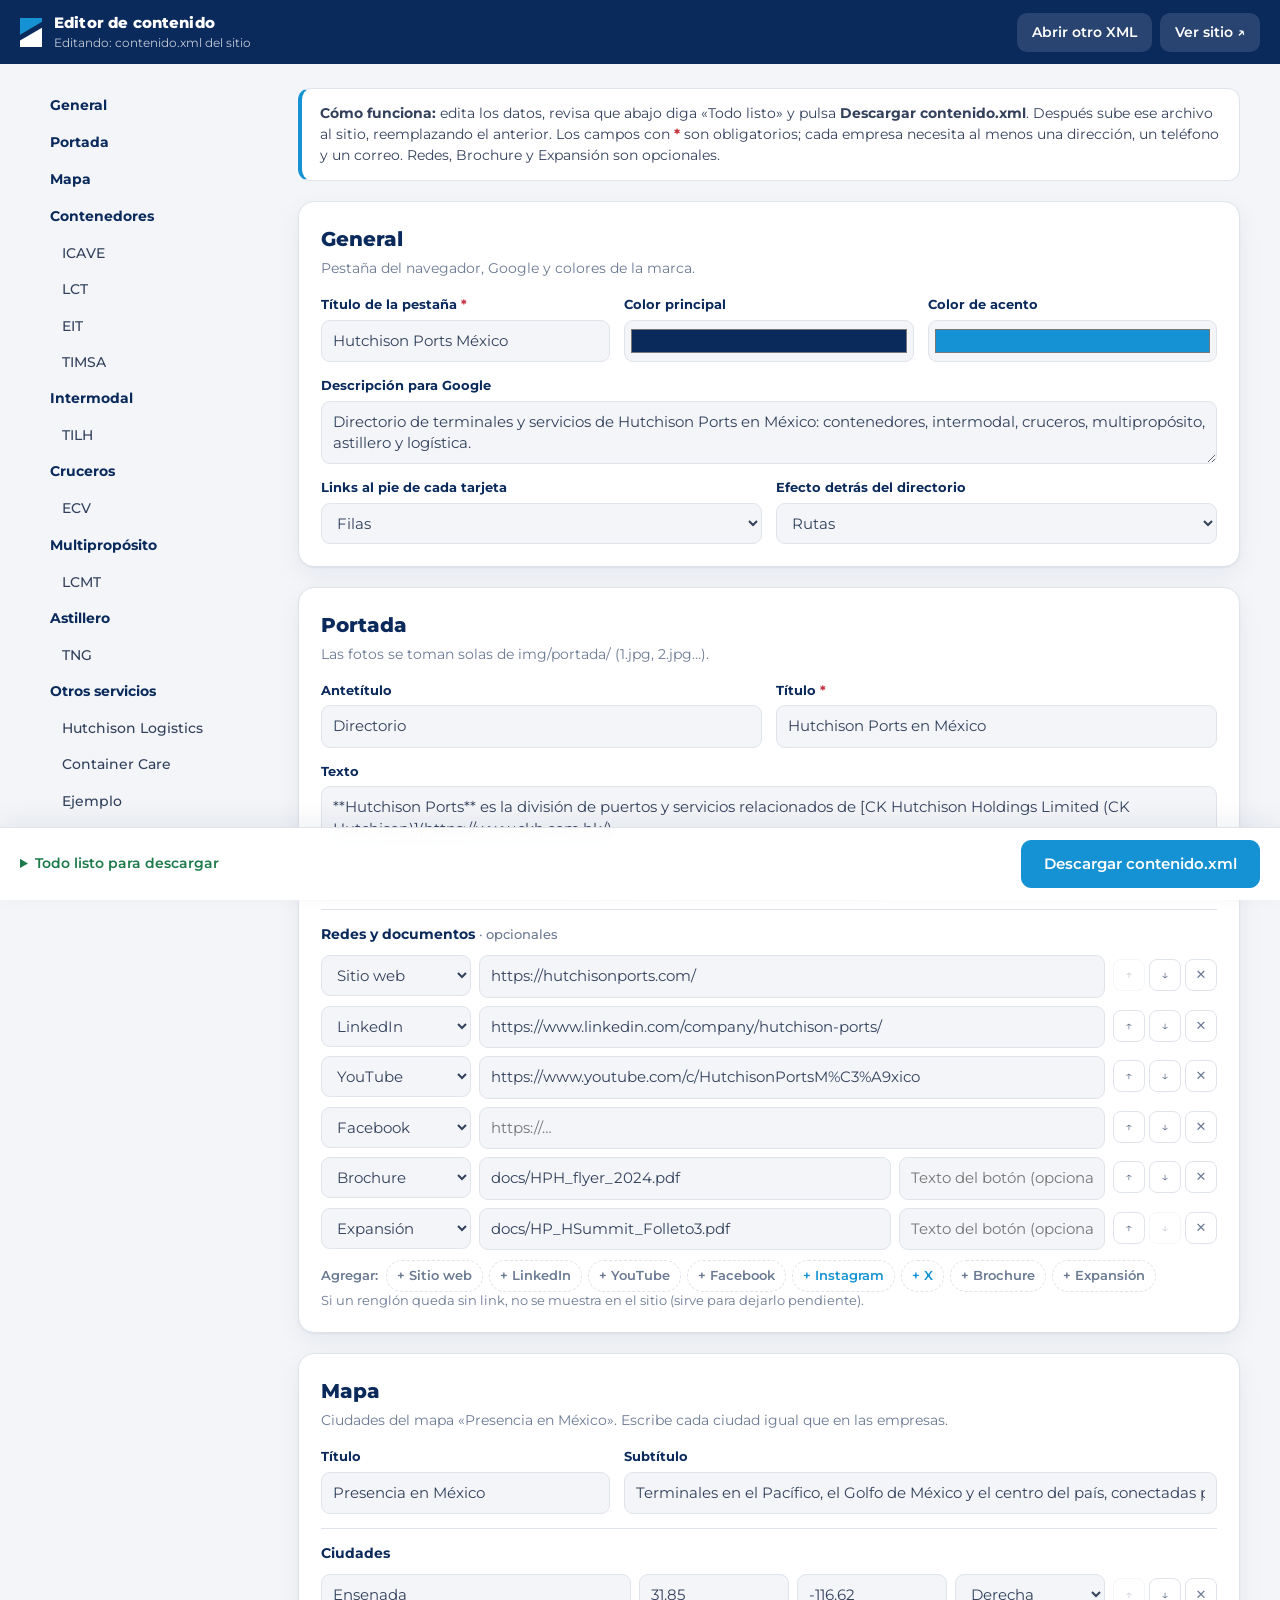
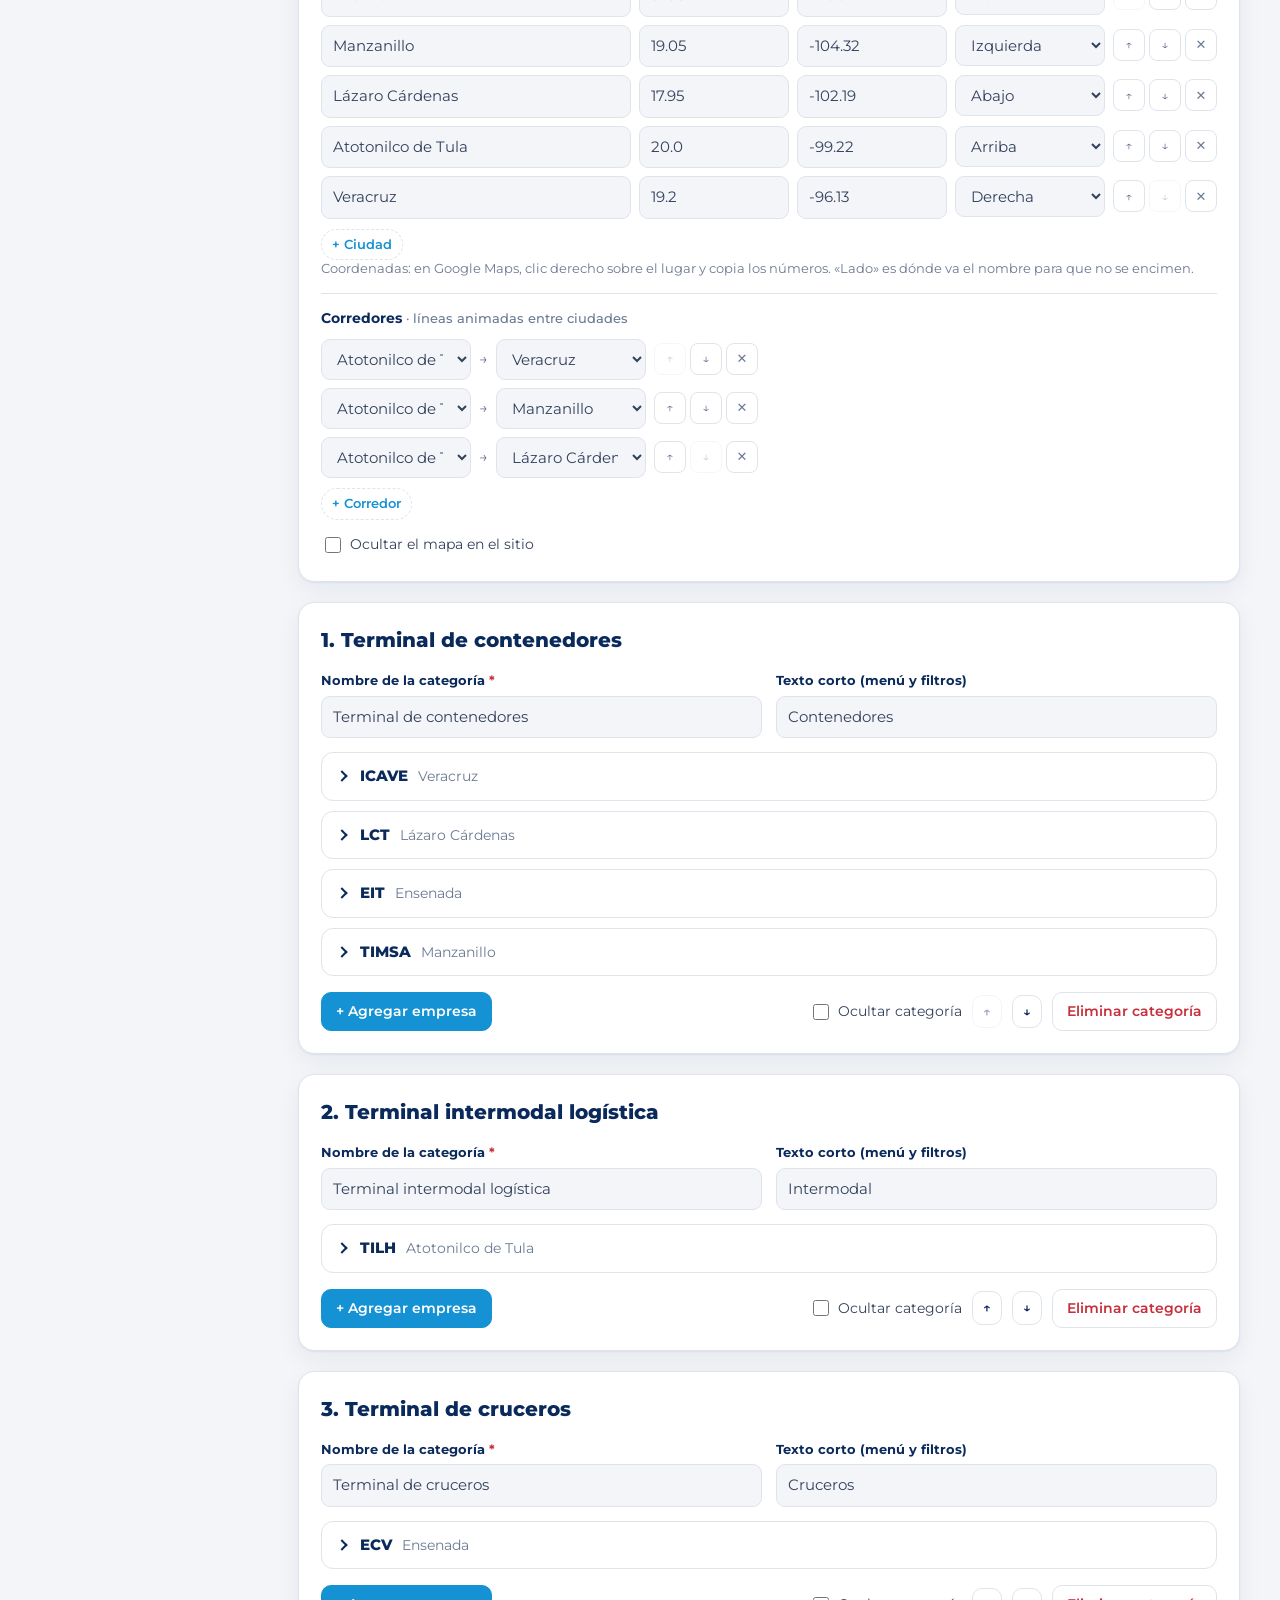
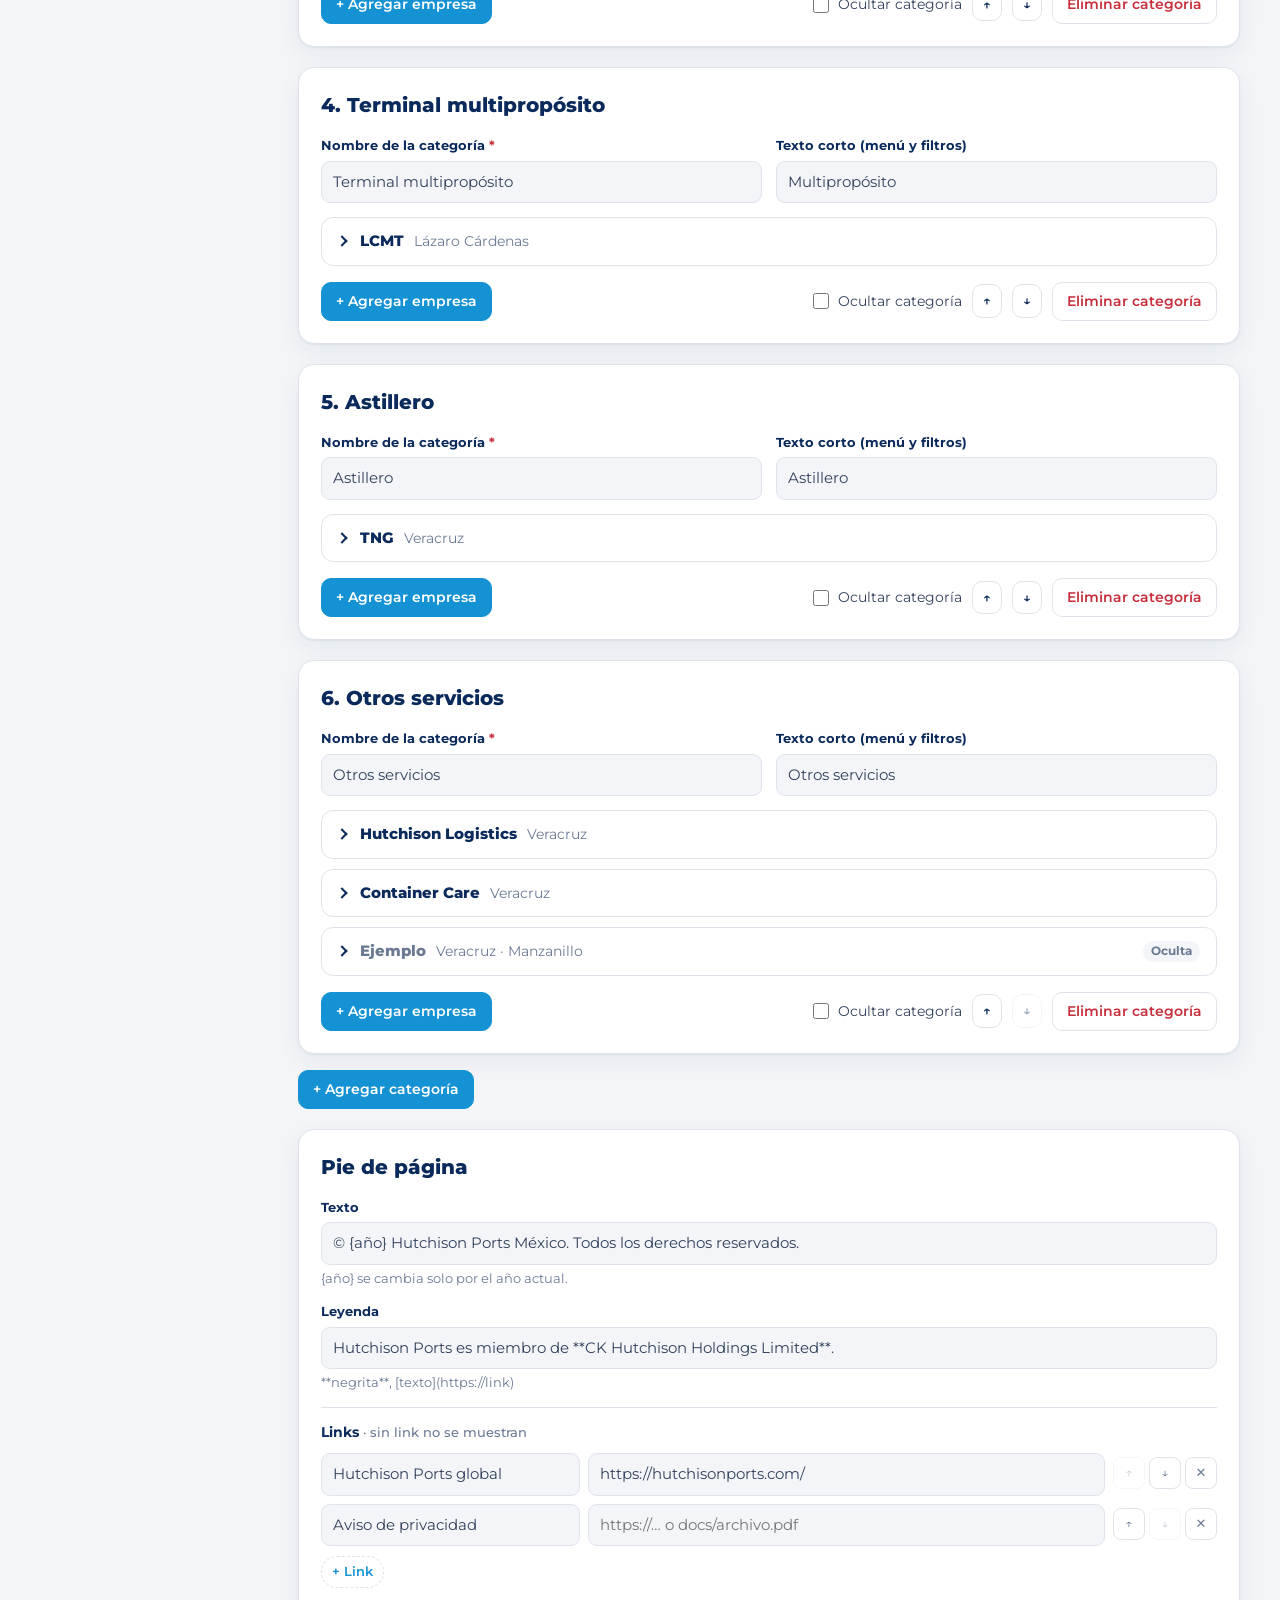
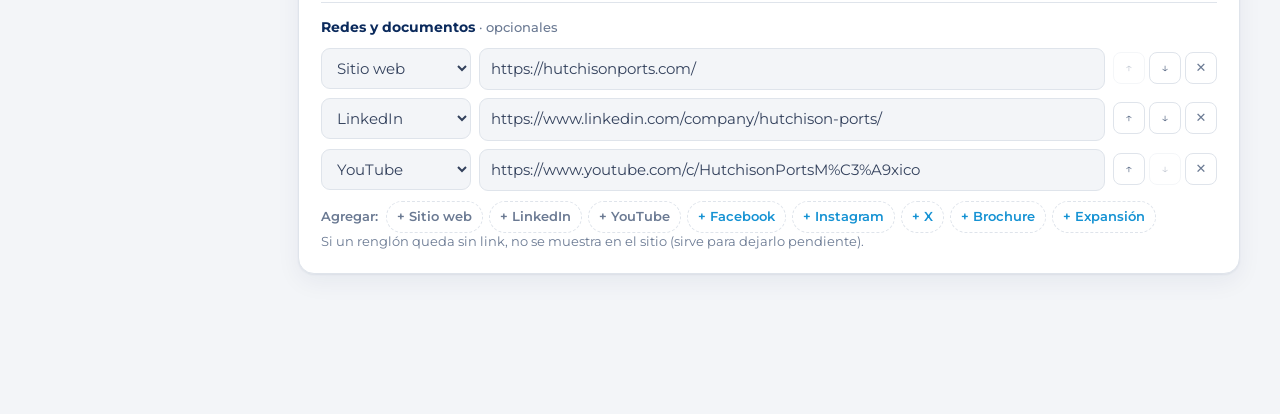
==== editor.html @ d28ac7c5 "Add files via upload" ====
<!doctype html>
<html lang="es">
<head>
  <meta charset="utf-8">
  <meta name="viewport" content="width=device-width, initial-scale=1">
  <title>Editor de contenido · Hutchison Ports México</title>
  <meta name="robots" content="noindex">
  <link rel="icon" href="img/favicon.svg" type="image/svg+xml">
  <link rel="preconnect" href="https://fonts.googleapis.com">
  <link rel="preconnect" href="https://fonts.gstatic.com" crossorigin>
  <link href="https://fonts.googleapis.com/css2?family=Montserrat:wght@400;500;600;700;800&display=swap" rel="stylesheet">
  <link rel="stylesheet" href="css/editor.css">
</head>
<body>

  <!-- Editor de contenido.xml: llena el formulario y descarga el XML nuevo para subirlo al sitio.
       Todo pasa en el navegador: no guarda nada en el servidor. -->
  <header class="barra">
    <div class="barra-marca">
      <svg class="simbolo" viewBox="0 0 37.7 49.6" aria-hidden="true"><polygon points="0,0 37.7,0 37.7,6.5 0,28.6" fill="#1592d3"/><polygon points="0,38.6 37.7,16.6 37.7,49.6 0,49.6" fill="#fff"/></svg>
      <div>
        <strong>Editor de contenido</strong>
        <span class="barra-origen">Editando: <span id="origen">—</span></span>
      </div>
    </div>
    <div class="barra-acciones">
      <label class="btn">
        Abrir otro XML
        <input type="file" id="abrir" accept=".xml,application/xml,text/xml" hidden>
      </label>
      <a class="btn" href="index.html" target="_blank" rel="noopener">Ver sitio ↗</a>
    </div>
  </header>

  <div class="borrador" id="borrador" hidden></div>

  <div class="sin-archivo-caja">
    <h1>Abre el contenido.xml</h1>
    <p>No se pudo leer el contenido del sitio automáticamente (pasa al abrir esta página con doble clic).
      Arrastra aquí tu <b>contenido.xml</b> o elígelo:</p>
    <label class="btn primario">
      Elegir contenido.xml
      <input type="file" accept=".xml,application/xml,text/xml" hidden onchange="document.getElementById('abrir').files = this.files; document.getElementById('abrir').dispatchEvent(new Event('change'));">
    </label>
  </div>

  <div class="marco">
    <nav class="indice" id="indice" aria-label="Secciones"></nav>
    <main>
      <div class="intro">
        <p><b>Cómo funciona:</b> edita los datos, revisa que abajo diga «Todo listo» y pulsa <b>Descargar contenido.xml</b>.
          Después sube ese archivo al sitio, reemplazando el anterior. Los campos con <span class="req">*</span> son obligatorios;
          cada empresa necesita al menos una dirección, un teléfono y un correo. Redes, Brochure y Expansión son opcionales.</p>
      </div>
      <div id="formulario"></div>
    </main>
  </div>

  <footer class="pie-fijo">
    <div class="estado" id="estado"></div>
    <span class="cambios" id="cambios" hidden>Cambios sin descargar</span>
    <button type="button" class="btn primario grande" id="descargar">Descargar contenido.xml</button>
  </footer>

  <div class="mensaje" id="mensaje" role="status" hidden></div>
  <div class="soltar" aria-hidden="true">Suelta el archivo .xml para abrirlo</div>

  <script src="js/editor.js"></script>
</body>
</html>
---- css/editor.css ----
/* =====================================================================
   Hutchison Ports México — estilos del editor de contenido.xml
   ===================================================================== */
:root {
  --azul: #0b2a5c;
  --acento: #1592d3;
  --tinta: #0b2a5c;
  --texto: #33415c;
  --suave: #6b7a93;
  --fondo: #f3f5f8;
  --blanco: #fff;
  --linea: #dfe4eb;
  --rojo: #c62f3b;
  --rojo-fondo: #fdecee;
  --ambar: #9a6400;
  --ambar-fondo: #fff5e0;
  --verde: #1d7a4a;
  --radio: 12px;
  --sombra: 0 1px 2px rgba(11, 42, 92, .06), 0 8px 24px rgba(11, 42, 92, .06);
  --barra: 64px;
  --pie: 72px;
  --fuente: 'Montserrat', system-ui, -apple-system, 'Segoe UI', sans-serif;
}

*, *::before, *::after { box-sizing: border-box; }
html { scroll-padding-top: calc(var(--barra) + 16px); }
body { margin: 0; font: 400 15px/1.5 var(--fuente); color: var(--texto); background: var(--fondo); -webkit-font-smoothing: antialiased; padding-bottom: calc(var(--pie) + 24px); }
h1, h2, h3, h4 { color: var(--tinta); margin: 0; }
button, input, select, textarea { font: inherit; color: inherit; }

/* ---------- Barra superior ---------- */
.barra { position: sticky; top: 0; z-index: 30; height: var(--barra); display: flex; align-items: center; justify-content: space-between; gap: 12px; padding: 0 20px; background: var(--azul); color: #fff; }
.barra-marca { display: flex; align-items: center; gap: 12px; min-width: 0; }
.barra-marca > div { min-width: 0; }
.barra-marca strong { display: block; white-space: nowrap; overflow: hidden; text-overflow: ellipsis; font-weight: 800; letter-spacing: .01em; }
.barra-origen { display: block; font-size: 12px; opacity: .75; white-space: nowrap; overflow: hidden; text-overflow: ellipsis; }
.simbolo { width: 22px; height: 29px; flex: none; }
.barra-acciones { display: flex; gap: 8px; }
.barra .btn { background: rgba(255, 255, 255, .12); color: #fff; border-color: transparent; }
.barra .btn:hover { background: rgba(255, 255, 255, .22); }

/* ---------- Botones ---------- */
.btn { display: inline-flex; align-items: center; justify-content: center; gap: 6px; padding: 8px 14px; border: 1px solid var(--linea); border-radius: 10px; background: var(--blanco); color: var(--azul); font-weight: 600; font-size: 14px; text-decoration: none; cursor: pointer; transition: background .15s, border-color .15s, color .15s; white-space: nowrap; }
.btn:hover { border-color: var(--acento); }
.btn:disabled { opacity: .4; cursor: default; }
.btn.primario { background: var(--acento); border-color: var(--acento); color: #fff; }
.btn.primario:hover { background: var(--azul); border-color: var(--azul); }
.btn.peligro { color: var(--rojo); }
.btn.peligro:hover { border-color: var(--rojo); background: var(--rojo-fondo); }
.btn.chico { padding: 6px 10px; font-size: 13px; }
.btn.grande { padding: 12px 22px; font-size: 15px; }
.btn.chip { padding: 5px 10px; font-size: 13px; border-radius: 999px; border-style: dashed; color: var(--acento); }
.btn.chip.usado { color: var(--suave); }
.btn.bloqueado { background: var(--suave); border-color: var(--suave); }
.btn-icono { width: 32px; height: 32px; flex: none; display: grid; place-items: center; border: 1px solid var(--linea); border-radius: 8px; background: var(--blanco); color: var(--suave); cursor: pointer; font-size: 13px; }
.btn-icono:hover:not(:disabled) { color: var(--azul); border-color: var(--acento); }
.btn-icono:disabled { opacity: .35; cursor: default; }

/* ---------- Distribución ---------- */
.marco { display: grid; grid-template-columns: 230px minmax(0, 1fr); gap: 28px; max-width: 1240px; margin: 0 auto; padding: 24px 20px; }
.indice { position: sticky; top: calc(var(--barra) + 20px); align-self: start; max-height: calc(100vh - var(--barra) - var(--pie) - 40px); overflow-y: auto; display: flex; flex-direction: column; gap: 2px; font-size: 14px; }
.indice a { display: flex; align-items: center; justify-content: space-between; gap: 8px; padding: 7px 10px; border-radius: 8px; color: var(--azul); font-weight: 700; text-decoration: none; }
.indice a.sub { padding-left: 22px; font-weight: 500; color: var(--texto); font-size: 13.5px; }
.indice a:hover { background: var(--blanco); }
.indice a span:first-child { overflow: hidden; text-overflow: ellipsis; white-space: nowrap; }

.intro { background: var(--blanco); border: 1px solid var(--linea); border-left: 4px solid var(--acento); border-radius: var(--radio); padding: 14px 18px; margin-bottom: 20px; font-size: 14px; }
.intro p { margin: 0; }
.req { color: var(--rojo); font-weight: 700; }

/* ---------- Secciones ---------- */
.seccion { background: var(--blanco); border: 1px solid var(--linea); border-radius: 16px; box-shadow: var(--sombra); padding: 22px; margin-bottom: 20px; }
.seccion-cab { margin-bottom: 16px; }
.seccion-cab h2 { font-size: 20px; font-weight: 800; }
.seccion-cab p { margin: 4px 0 0; color: var(--suave); font-size: 14px; }
.seccion-cuerpo > * + * { margin-top: 14px; }

.rejilla { display: grid; grid-template-columns: repeat(auto-fit, minmax(200px, 1fr)); gap: 14px; }
.rejilla .ancho { grid-column: span 2; }
.campo { display: flex; flex-direction: column; gap: 5px; min-width: 0; }
.campo label { font-size: 13px; font-weight: 700; color: var(--tinta); }
.campo input, .campo select, .campo textarea { width: 100%; padding: 9px 11px; border: 1px solid var(--linea); border-radius: 9px; background: var(--fondo); transition: border-color .15s, background .15s, box-shadow .15s; }
.campo textarea { resize: vertical; min-height: 44px; line-height: 1.45; }
.campo input:focus, .campo select:focus, .campo textarea:focus { outline: none; border-color: var(--acento); background: #fff; box-shadow: 0 0 0 3px rgba(21, 146, 211, .15); }
.campo.c-color input { height: 42px; padding: 4px; cursor: pointer; }
.ayuda { margin: 0; font-size: 12.5px; color: var(--suave); }
.vacio { margin: 0; color: var(--suave); font-size: 14px; font-style: italic; }
.opcional { font-weight: 500; color: var(--suave); font-size: 13px; }

.bloque { border-top: 1px solid var(--linea); padding-top: 14px; }
.bloque h4 { font-size: 14px; margin-bottom: 10px; }
.lista { display: flex; flex-direction: column; gap: 8px; }
.fila { display: flex; gap: 8px; align-items: flex-start; }
.fila .campo { flex: 1 1 0; }
.fila .c-tipo { flex: 0 0 150px; }
.fila .c-valor { flex: 2 1 0; }
.fila .c-url { flex: 2 1 0; }
.fila .c-etiqueta { flex: 1 1 0; }
.fila .c-texto { flex: 1 1 0; }
.fila .c-num { flex: 0 1 150px; }
.fila-controles { display: flex; gap: 4px; padding-top: 4px; }
.fila-corredor .flecha { padding-top: 9px; color: var(--suave); }
.fila-cruda { background: var(--fondo); border-radius: 10px; padding: 10px; }
.cruda-info { flex: 1; min-width: 0; font-size: 13.5px; }
.cruda-info pre { margin: 8px 0 0; max-height: 140px; overflow: auto; font-size: 12px; background: #fff; border: 1px solid var(--linea); border-radius: 8px; padding: 8px; white-space: pre-wrap; }
.agregar { display: flex; flex-wrap: wrap; align-items: center; gap: 6px; margin-top: 10px; }
.agregar-txt { font-size: 13px; color: var(--suave); font-weight: 600; margin-right: 2px; }

.casilla { display: inline-flex; align-items: center; gap: 6px; font-size: 14px; cursor: pointer; }
.casilla input { width: 16px; height: 16px; accent-color: var(--acento); }
.espacio { flex: 1; }

/* ---------- Empresas ---------- */
.empresas { display: flex; flex-direction: column; gap: 10px; }
.empresa { border: 1px solid var(--linea); border-radius: var(--radio); background: var(--blanco); scroll-margin-top: calc(var(--barra) + 16px); }
.empresa[open] { border-color: var(--acento); box-shadow: 0 0 0 3px rgba(21, 146, 211, .08); }
.empresa.oculta summary .empresa-nombre { color: var(--suave); }
.empresa summary { display: flex; align-items: center; gap: 10px; padding: 12px 16px; cursor: pointer; list-style: none; }
.empresa summary::-webkit-details-marker { display: none; }
.empresa summary::before { content: ''; width: 8px; height: 8px; flex: none; border: solid var(--azul); border-width: 0 2px 2px 0; transform: rotate(-45deg); transition: transform .2s; margin-right: 4px; }
.empresa[open] summary::before { transform: rotate(45deg); }
.empresa-nombre { font-weight: 800; color: var(--tinta); }
.empresa-ciudad { color: var(--suave); font-size: 13.5px; flex: 1; min-width: 0; overflow: hidden; text-overflow: ellipsis; white-space: nowrap; }
.empresa-cuerpo { padding: 4px 16px 16px; display: flex; flex-direction: column; gap: 14px; }
.empresa-pie { display: flex; flex-wrap: wrap; align-items: center; gap: 10px; border-top: 1px solid var(--linea); padding-top: 14px; }
.mover-a { font-size: 13.5px; color: var(--suave); display: inline-flex; align-items: center; gap: 6px; }
.mover-a select { padding: 6px 8px; border: 1px solid var(--linea); border-radius: 8px; background: var(--fondo); }
.avisos-empresa { margin: 0; padding: 10px 14px 10px 30px; border-radius: 10px; background: var(--rojo-fondo); font-size: 13.5px; }
.avisos-empresa li.error { color: var(--rojo); }
.avisos-empresa li.aviso { color: var(--ambar); }
.categoria-pie { display: flex; flex-wrap: wrap; align-items: center; gap: 10px; margin-top: 16px; }
.agregar-categoria { margin: -4px 0 20px; }

.insignia { flex: none; font-size: 11.5px; font-weight: 700; padding: 2px 8px; border-radius: 999px; }
.insignia.roja { background: var(--rojo-fondo); color: var(--rojo); }
.insignia.gris { background: var(--fondo); color: var(--suave); }

/* ---------- Pie fijo con el botón de descarga ---------- */
.pie-fijo { position: fixed; left: 0; right: 0; bottom: 0; z-index: 30; min-height: var(--pie); display: flex; align-items: center; gap: 14px; padding: 12px 20px; background: rgba(255, 255, 255, .94); backdrop-filter: blur(10px); -webkit-backdrop-filter: blur(10px); border-top: 1px solid var(--linea); box-shadow: 0 -8px 24px rgba(11, 42, 92, .06); }
.estado { flex: 1; min-width: 0; font-size: 14px; font-weight: 600; }
.estado.ok { color: var(--verde); }
.estado.con-aviso { color: var(--ambar); }
.estado.con-error { color: var(--rojo); }
.estado-det summary { cursor: pointer; }
.estado-det ul { position: absolute; left: 20px; right: 20px; bottom: calc(100% + 8px); max-width: 720px; max-height: 50vh; overflow: auto; margin: 0; padding: 12px 16px 12px 32px; background: #fff; border: 1px solid var(--linea); border-radius: var(--radio); box-shadow: var(--sombra); font-weight: 500; }
.estado-det li { padding: 3px 0; }
.estado-det li.error a { color: var(--rojo); }
.estado-det li.aviso a { color: var(--ambar); }
.cambios { font-size: 13px; color: var(--suave); white-space: nowrap; }
.cambios::before { content: '●'; color: var(--acento); margin-right: 5px; }

/* ---------- Avisos ---------- */
.borrador { display: flex; flex-wrap: wrap; align-items: center; gap: 10px; max-width: 1240px; margin: 16px auto 0; padding: 12px 16px; background: var(--ambar-fondo); color: var(--ambar); border-radius: var(--radio); font-weight: 600; font-size: 14px; }
.borrador[hidden] { display: none; }
.mensaje { position: fixed; left: 50%; bottom: calc(var(--pie) + 16px); transform: translateX(-50%); z-index: 40; max-width: calc(100% - 32px); padding: 12px 18px; border-radius: 10px; background: var(--azul); color: #fff; font-weight: 600; font-size: 14px; box-shadow: var(--sombra); }
.mensaje.error { background: var(--rojo); }

.sin-archivo-caja { display: none; max-width: 560px; margin: 60px auto; padding: 32px; text-align: center; background: var(--blanco); border: 2px dashed var(--linea); border-radius: 16px; }
.sin-archivo-caja p { margin: 12px 0 20px; }
.sin-archivo .sin-archivo-caja { display: block; }
.sin-archivo .marco, .sin-archivo .pie-fijo { display: none; }

.soltar { display: none; position: fixed; inset: 12px; z-index: 50; place-items: center; border: 3px dashed var(--acento); border-radius: 20px; background: rgba(21, 146, 211, .1); color: var(--azul); font-size: 22px; font-weight: 800; pointer-events: none; }
.arrastrando .soltar { display: grid; }

/* ---------- Celular y tableta ---------- */
@media (max-width: 960px) {
  .marco { grid-template-columns: 1fr; padding: 16px; gap: 0; }
  .indice { display: none; }
}
@media (max-width: 700px) {
  :root { --pie: 112px; }
  .barra { padding: 0 16px; }
  .barra-acciones { flex: none; }
  .barra-acciones .btn { padding: 7px 10px; font-size: 13px; }
  .barra-origen { display: none; }
  .seccion { padding: 16px; border-radius: 14px; }
  .rejilla .ancho { grid-column: auto; }
  .fila { flex-wrap: wrap; }
  .fila .campo, .fila .c-tipo, .fila .c-num { flex: 1 1 100%; }
  .fila-red .c-tipo, .fila-dato .c-tipo { flex: 1 1 0; }
  .fila-controles { margin-left: auto; padding-top: 0; }
  .fila-dato, .fila-red, .fila-punto { border-bottom: 1px dashed var(--linea); padding-bottom: 10px; }
  .pie-fijo { flex-wrap: wrap; padding: 10px 16px; }
  .pie-fijo .btn.grande { width: 100%; }
  .estado-det ul { left: 16px; right: 16px; }
  .empresa summary { flex-wrap: wrap; }
}
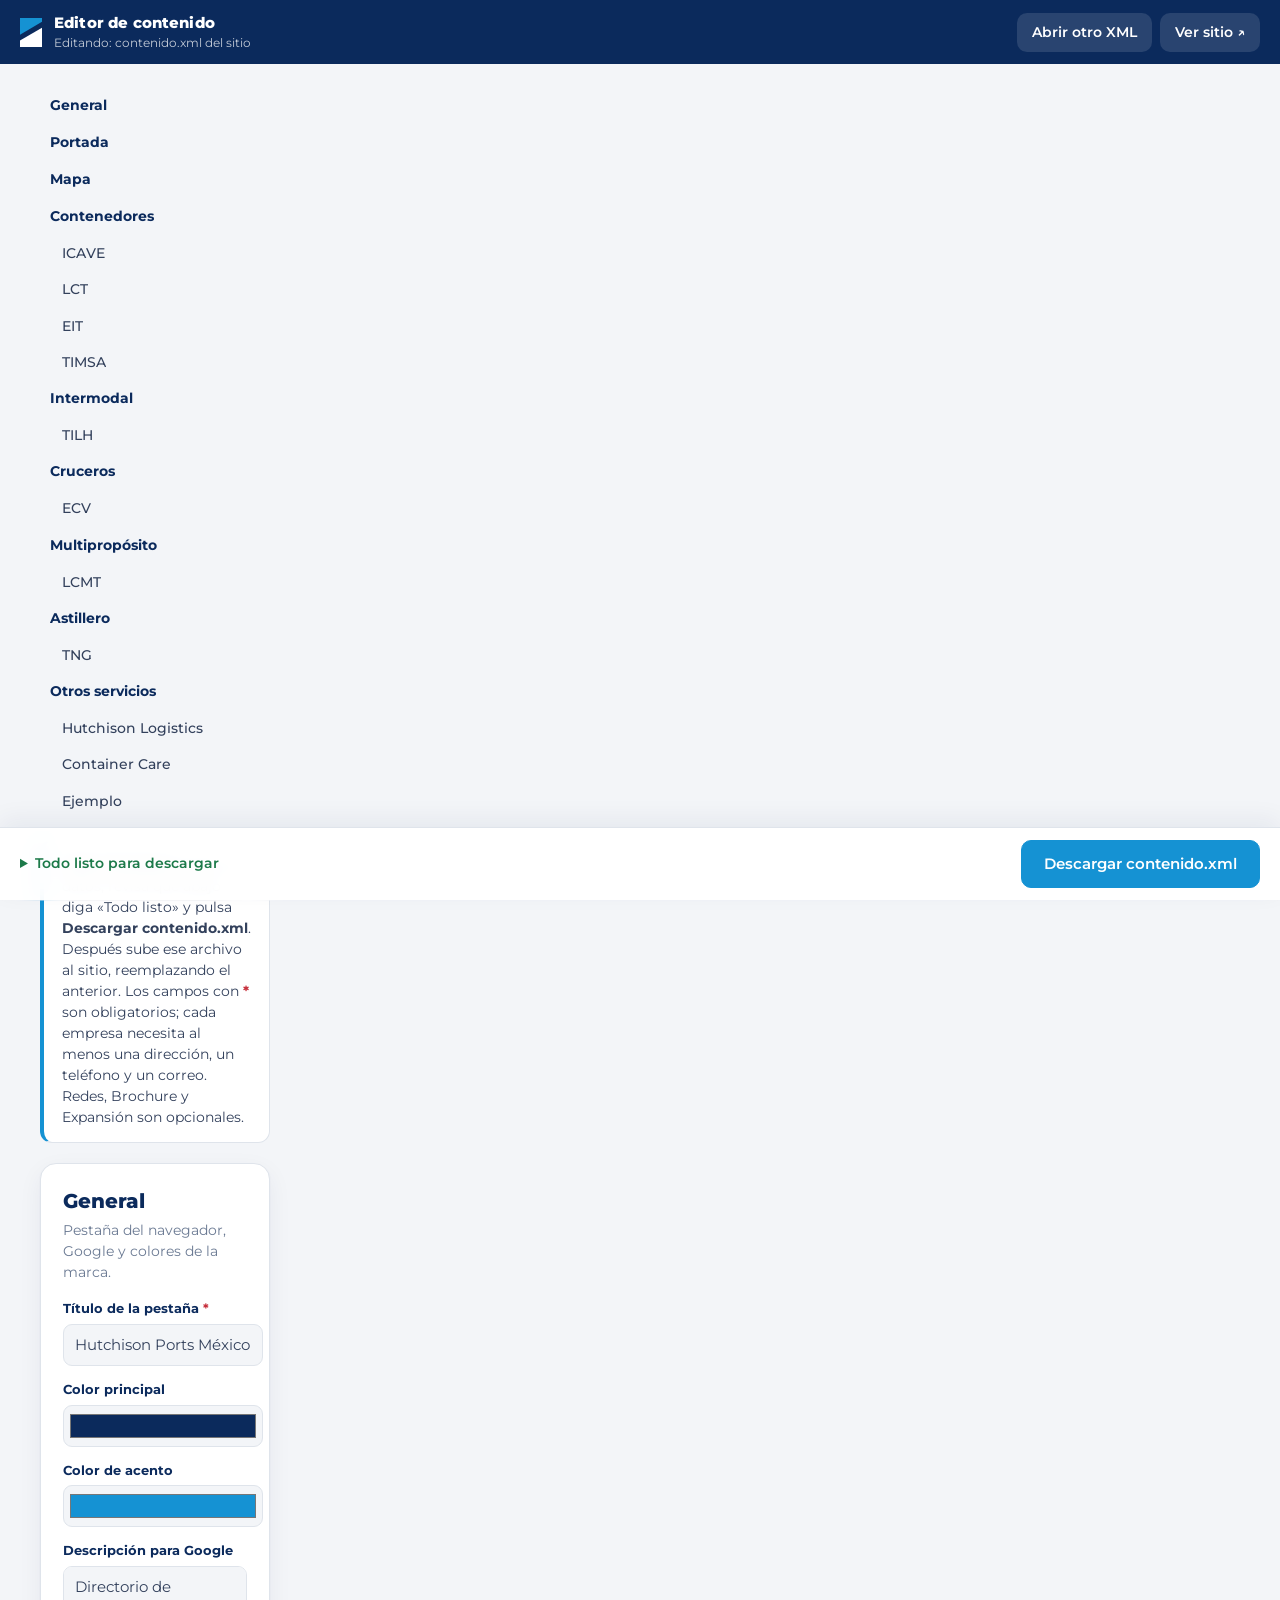
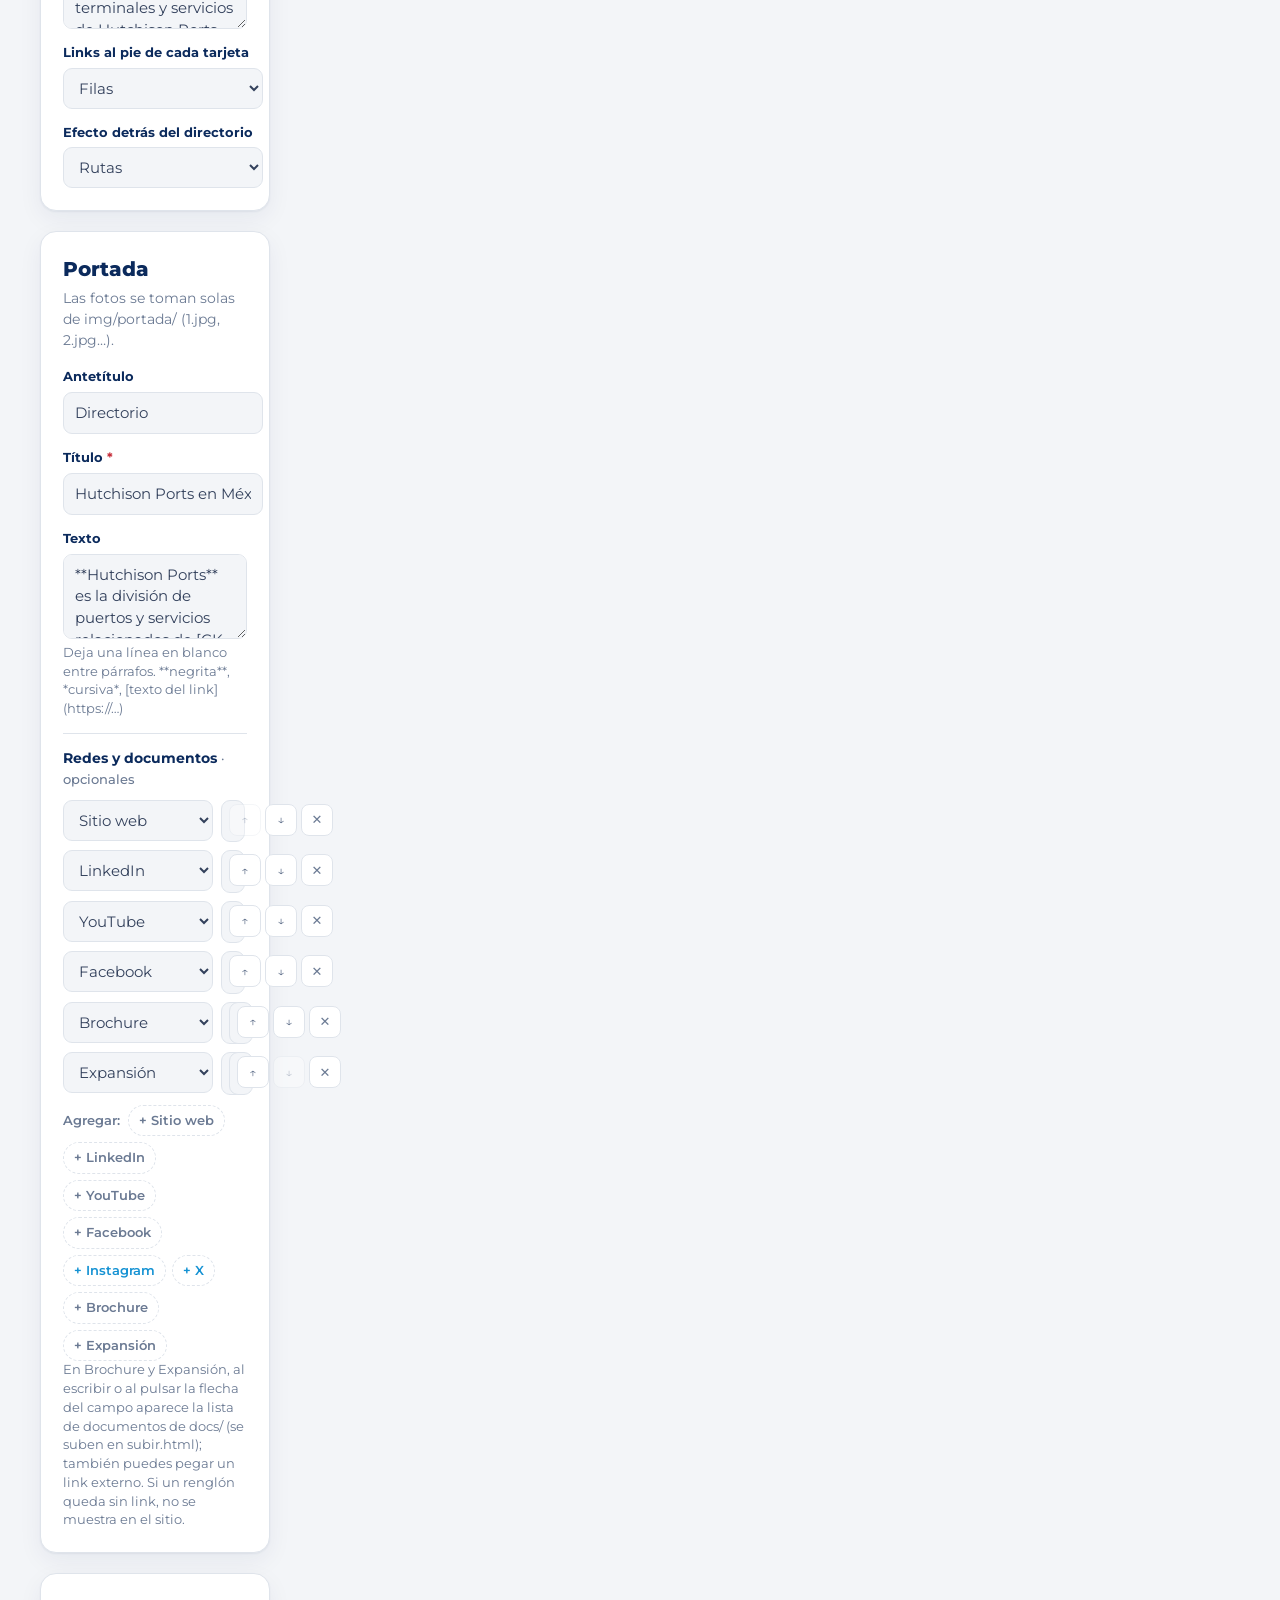
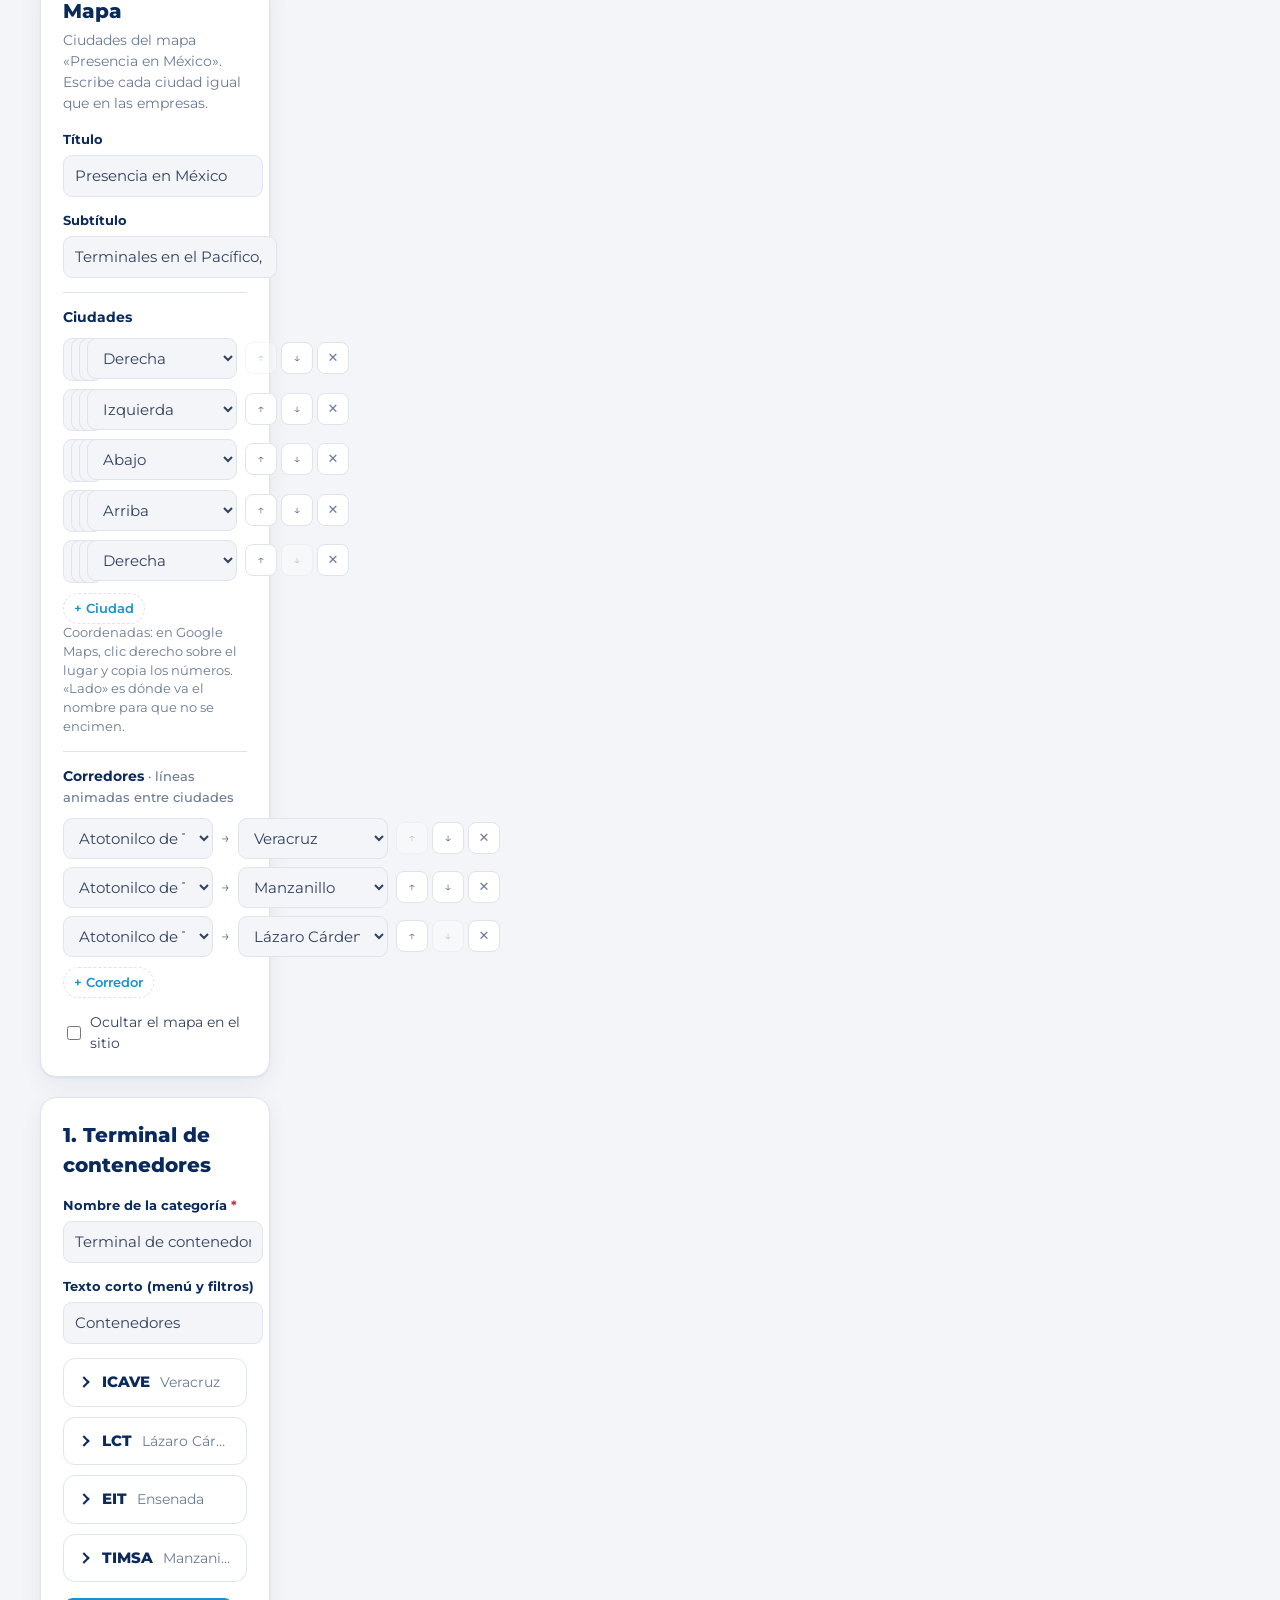
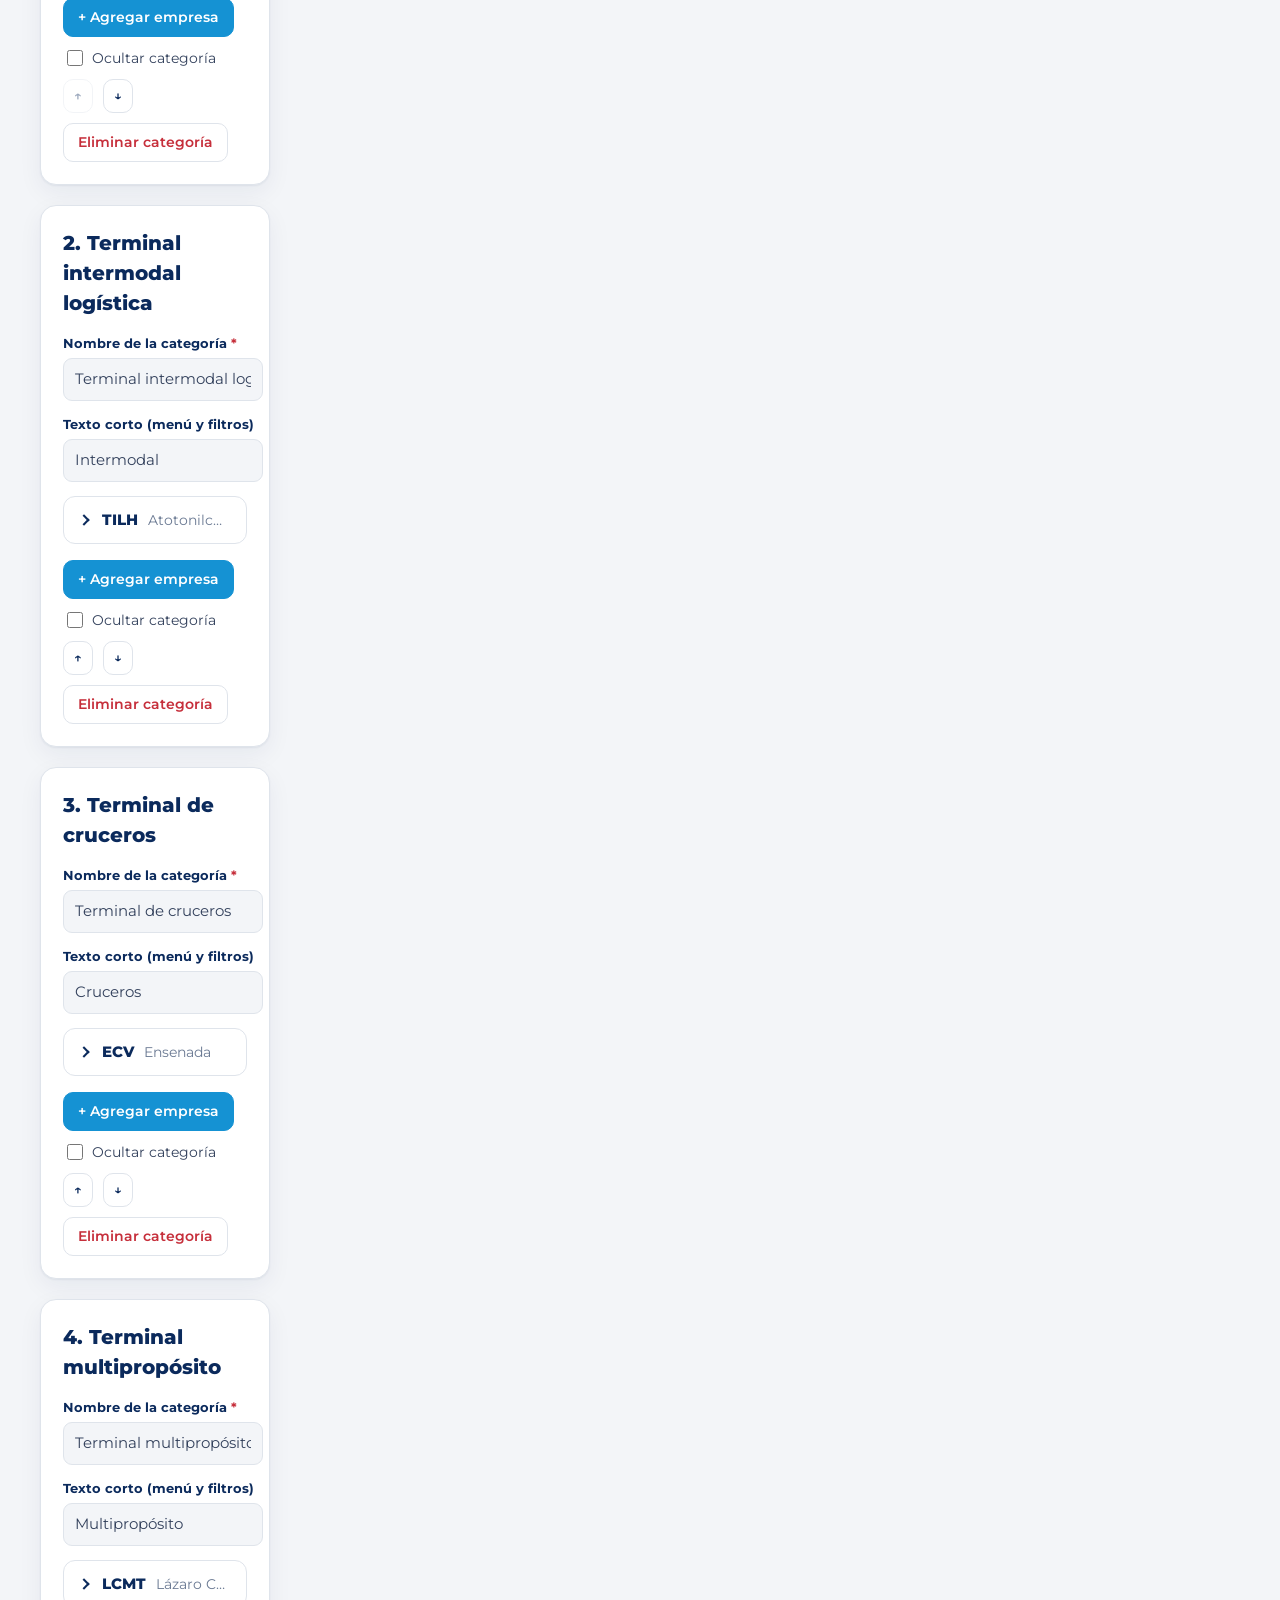
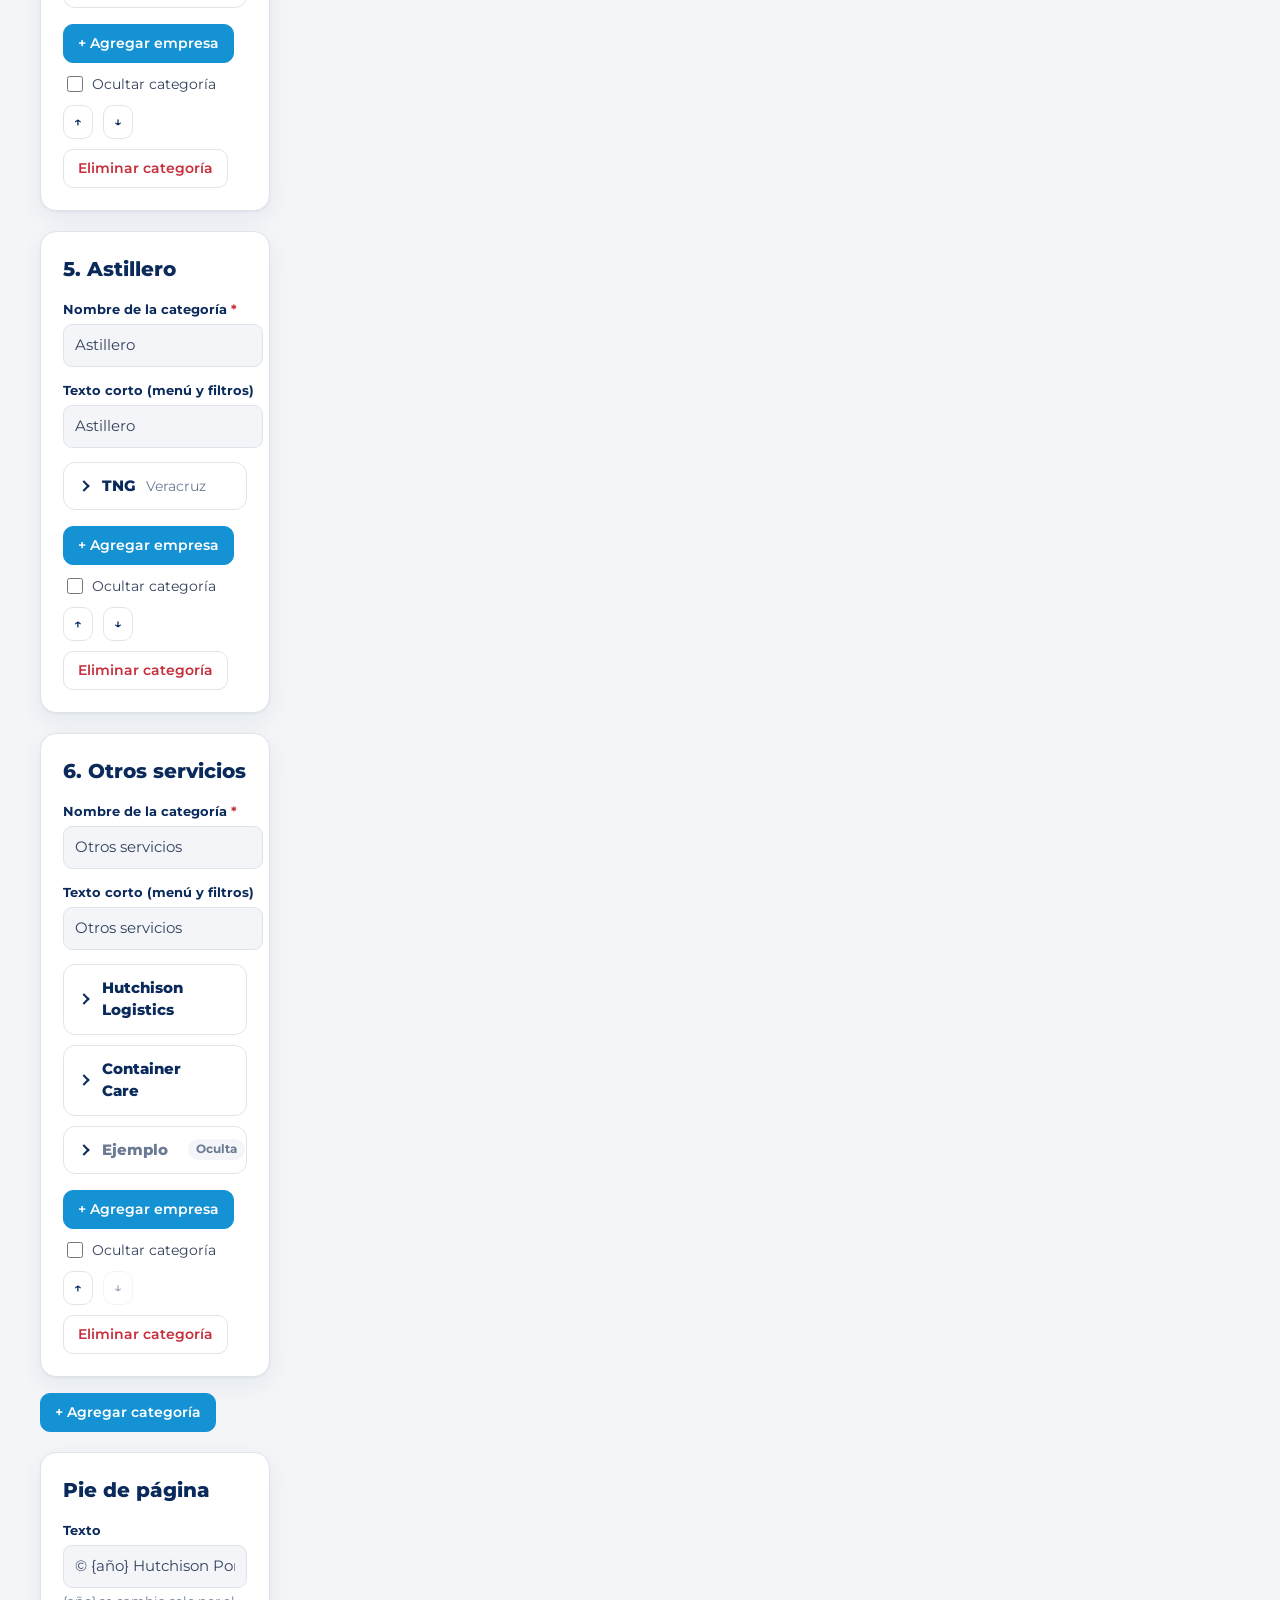
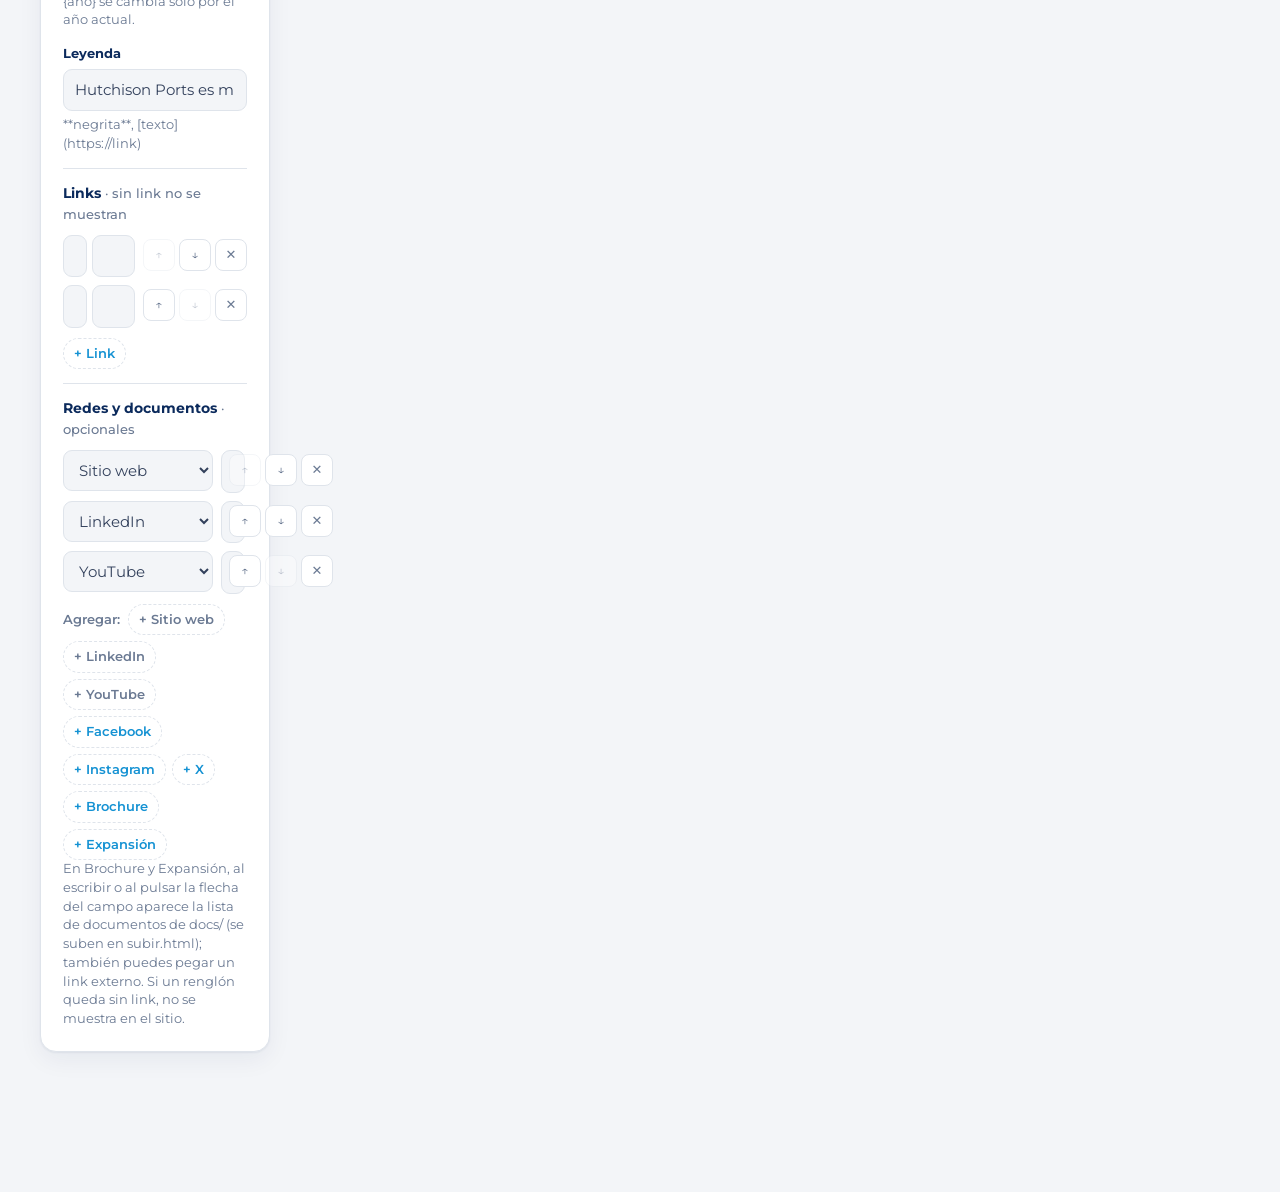
==== commit 7a2a6ddb: "editor.html: en celular el índice de secciones se abre con un botón ☰ como panel lateral Co-Authored" ====
--- a/editor.html
+++ b/editor.html
@@ -17,6 +17,9 @@
        Todo pasa en el navegador: no guarda nada en el servidor. -->
   <header class="barra">
     <div class="barra-marca">
+      <button type="button" class="btn-menu" id="btn-menu" aria-label="Abrir secciones" aria-controls="indice" aria-expanded="false">
+        <svg viewBox="0 0 24 24" aria-hidden="true"><path d="M4 7h16M4 12h16M4 17h16" stroke="currentColor" stroke-width="2" stroke-linecap="round"/></svg>
+      </button>
       <svg class="simbolo" viewBox="0 0 37.7 49.6" aria-hidden="true"><polygon points="0,0 37.7,0 37.7,6.5 0,28.6" fill="#1592d3"/><polygon points="0,38.6 37.7,16.6 37.7,49.6 0,49.6" fill="#fff"/></svg>
       <div>
         <strong>Editor de contenido</strong>
@@ -46,6 +49,7 @@
 
   <div class="marco">
     <nav class="indice" id="indice" aria-label="Secciones"></nav>
+    <div class="indice-velo" id="indice-velo" aria-hidden="true"></div>
     <main>
       <div class="intro">
         <p><b>Cómo funciona:</b> edita los datos, revisa que abajo diga «Todo listo» y pulsa <b>Descargar contenido.xml</b>.
--- a/css/editor.css
+++ b/css/editor.css
@@ -38,6 +38,9 @@
 .barra-acciones { display: flex; gap: 8px; }
 .barra .btn { background: rgba(255, 255, 255, .12); color: #fff; border-color: transparent; }
 .barra .btn:hover { background: rgba(255, 255, 255, .22); }
+.btn-menu { display: none; width: 40px; height: 40px; flex: none; place-items: center; margin-left: -8px; border: 0; border-radius: 10px; background: transparent; color: #fff; cursor: pointer; }
+.btn-menu:hover, .menu-abierto .btn-menu { background: rgba(255, 255, 255, .14); }
+.btn-menu svg { width: 24px; height: 24px; }
 
 /* ---------- Botones ---------- */
 .btn { display: inline-flex; align-items: center; justify-content: center; gap: 6px; padding: 8px 14px; border: 1px solid var(--linea); border-radius: 10px; background: var(--blanco); color: var(--azul); font-weight: 600; font-size: 14px; text-decoration: none; cursor: pointer; transition: background .15s, border-color .15s, color .15s; white-space: nowrap; }
@@ -166,7 +169,16 @@
 /* ---------- Celular y tableta ---------- */
 @media (max-width: 960px) {
   .marco { grid-template-columns: 1fr; padding: 16px; gap: 0; }
-  .indice { display: none; }
+  /* El índice se vuelve un panel lateral que se abre con el botón ☰ de la barra */
+  .btn-menu { display: grid; }
+  .barra { z-index: 40; } /* encima del panel: el botón ☰ sigue visible para cerrarlo */
+  .indice { position: fixed; top: var(--barra); left: 0; z-index: 35; width: min(300px, 85vw); height: calc(100vh - var(--barra)); height: calc(100dvh - var(--barra)); max-height: none; overscroll-behavior: contain; padding: 14px 10px calc(var(--pie) + 14px); background: var(--fondo); box-shadow: 8px 0 24px rgba(11, 42, 92, .18); transform: translateX(-105%); visibility: hidden; transition: transform .22s ease, visibility 0s .22s; }
+  .indice a { padding: 11px 12px; }
+  .indice a:hover, .indice a:active { background: var(--blanco); }
+  .indice-velo { position: fixed; inset: var(--barra) 0 0; z-index: 34; background: rgba(11, 42, 92, .35); opacity: 0; pointer-events: none; transition: opacity .22s; }
+  .menu-abierto .indice { transform: none; visibility: visible; transition: transform .22s ease; }
+  .menu-abierto .indice-velo { opacity: 1; pointer-events: auto; }
+  .menu-abierto { overflow: hidden; }
 }
 @media (max-width: 700px) {
   :root { --pie: 112px; }
